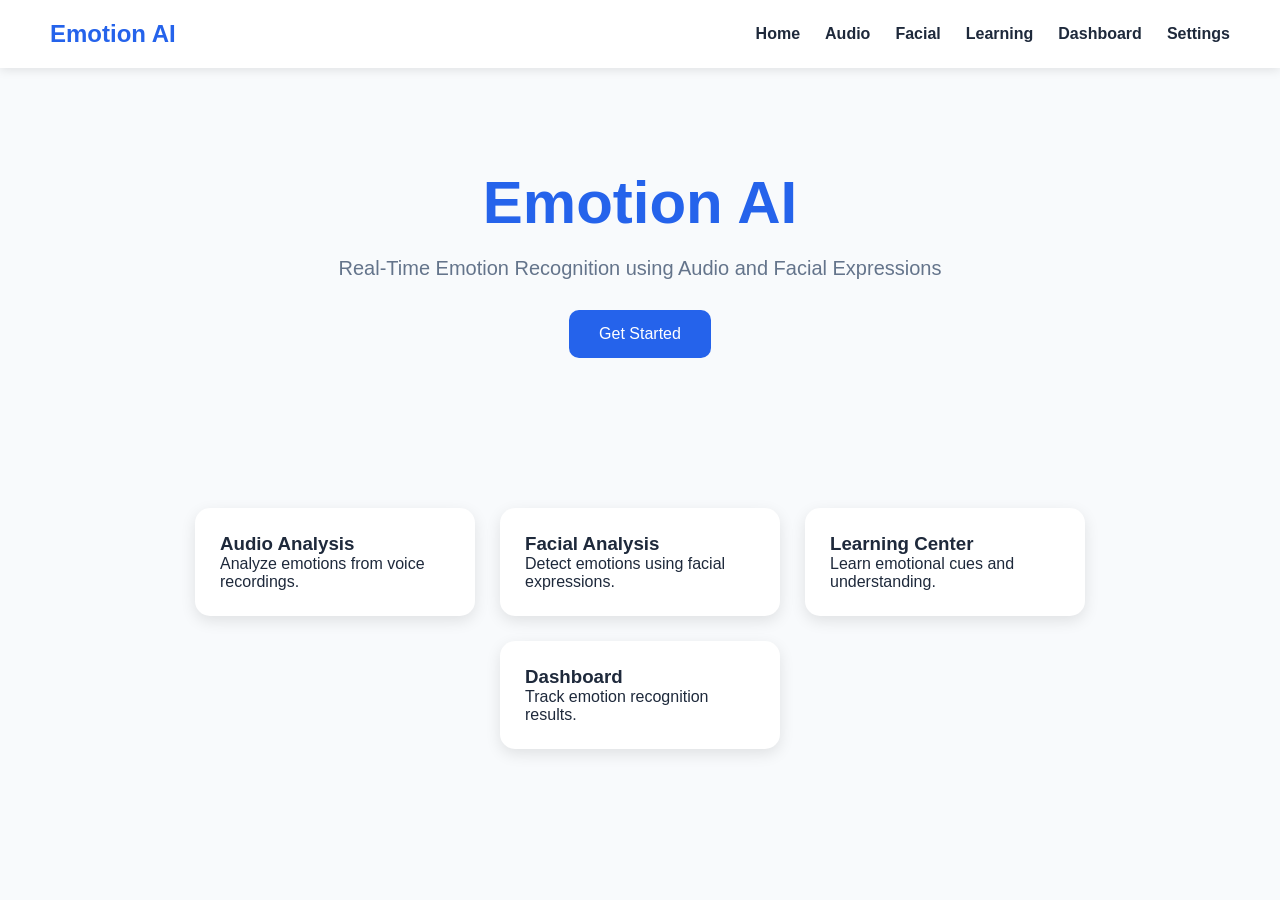
==== frontend/index.html @ 8dfae1de "frontend done" ====
<!DOCTYPE html>
<html>

<head>
    <title>Emotion AI</title>
    <link rel="stylesheet" href="css/style.css">
</head>

<body>

<nav>

    <h2 class="logo">Emotion AI</h2>

    <ul>
        <li><a href="index.html">Home</a></li>
        <li><a href="pages/audio.html">Audio</a></li>
        <li><a href="pages/facial.html">Facial</a></li>
        <li><a href="pages/learning.html">Learning</a></li>
        <li><a href="pages/dashboard.html">Dashboard</a></li>
        <li><a href="pages/settings.html">Settings</a></li>
    </ul>

</nav>

<section class="hero">

    <h1>Emotion AI</h1>

    <p>
        Real-Time Emotion Recognition using Audio and Facial Expressions
    </p>

    <a href="pages/audio.html" class="btn">
        Get Started
    </a>

</section>

<section class="features">

    <div class="card">
        <h3>Audio Analysis</h3>
        <p>Analyze emotions from voice recordings.</p>
    </div>

    <div class="card">
        <h3>Facial Analysis</h3>
        <p>Detect emotions using facial expressions.</p>
    </div>

    <div class="card">
        <h3>Learning Center</h3>
        <p>Learn emotional cues and understanding.</p>
    </div>

    <div class="card">
        <h3>Dashboard</h3>
        <p>Track emotion recognition results.</p>
    </div>

</section>

</body>
</html>
---- frontend/css/style.css ----
*{
    margin:0;
    padding:0;
    box-sizing:border-box;
}

body{
    font-family:Segoe UI, sans-serif;
    background:#F8FAFC;
    color:#1E293B;
}

nav{
    background:white;
    display:flex;
    justify-content:space-between;
    align-items:center;
    padding:20px 50px;
    box-shadow:0 2px 10px rgba(0,0,0,0.1);
}

.logo{
    color:#2563EB;
}

nav ul{
    display:flex;
    list-style:none;
    gap:25px;
}

nav a{
    text-decoration:none;
    color:#1E293B;
    font-weight:600;
}

nav a:hover{
    color:#2563EB;
}

.hero{
    text-align:center;
    padding:100px 20px;
}

.hero h1{
    font-size:60px;
    color:#2563EB;
}

.hero p{
    margin-top:20px;
    font-size:20px;
    color:#64748B;
}

.btn{
    display:inline-block;
    margin-top:30px;
    padding:15px 30px;
    background:#2563EB;
    color:white;
    text-decoration:none;
    border-radius:10px;
}

.features{
    display:flex;
    justify-content:center;
    gap:25px;
    flex-wrap:wrap;
    padding:50px;
}

.card{
    width:280px;
    background:white;
    padding:25px;
    border-radius:15px;
    box-shadow:0 5px 15px rgba(0,0,0,0.1);
}

.card:hover{
    transform:translateY(-5px);
    transition:0.3s;
}

.page-title{
    text-align:center;
    margin-top:40px;
}

.center{
    text-align:center;
    margin-top:30px;
}

.result-card{
    width:400px;
    margin:30px auto;
    background:white;
    padding:20px;
    border-radius:15px;
    box-shadow:0 5px 15px rgba(0,0,0,0.1);
}

button{
    padding:12px 25px;
    background:#2563EB;
    color:white;
    border:none;
    border-radius:10px;
    cursor:pointer;
}

button:hover{
    opacity:0.9;
}

video{
    width:500px;
    border-radius:15px;
}
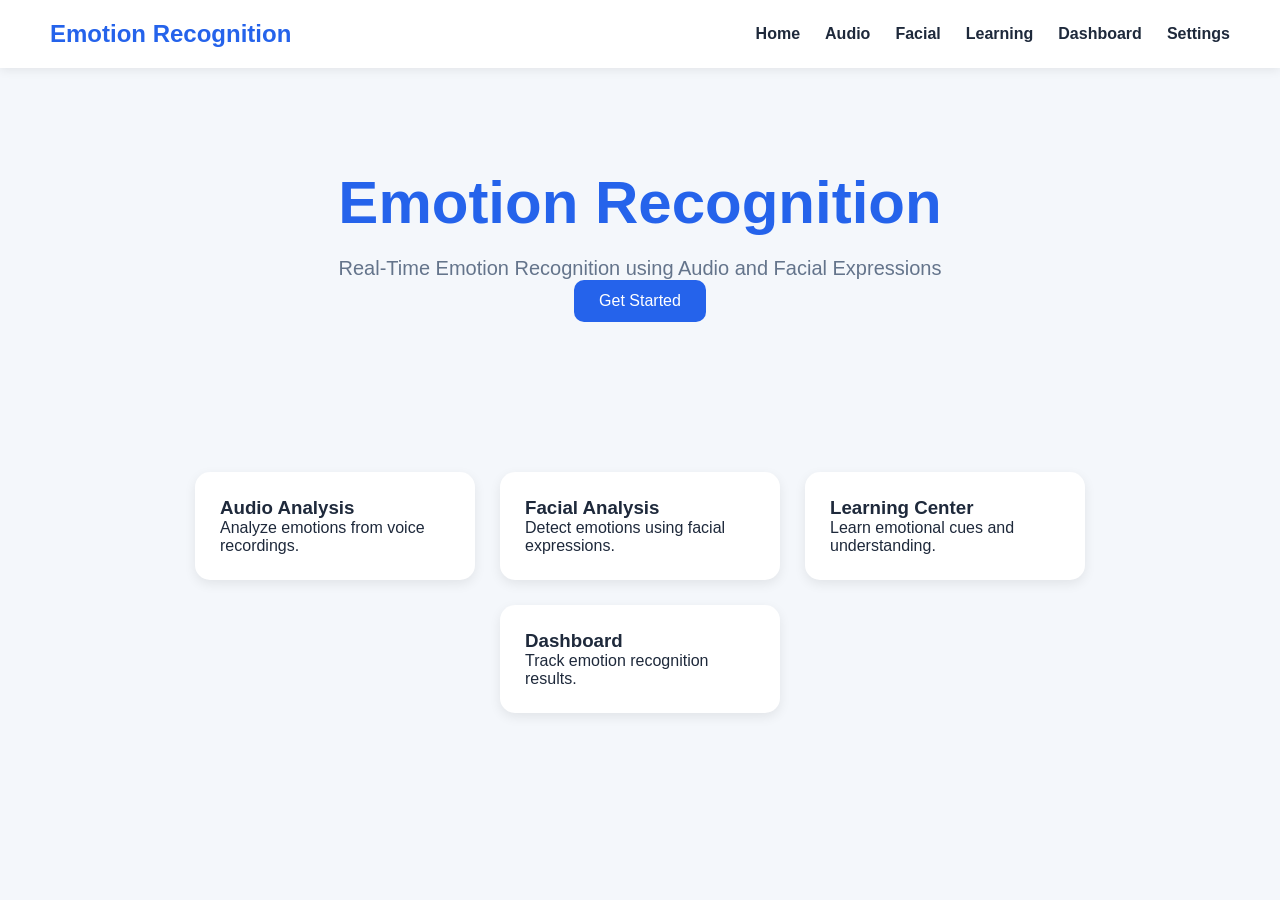
==== commit 909de515: "aws deployment" ====
--- a/frontend/index.html
+++ b/frontend/index.html
@@ -10,7 +10,7 @@
 
 <nav>
 
-    <h2 class="logo">Emotion AI</h2>
+    <h2 class="logo">Emotion Recognition</h2>
 
     <ul>
         <li><a href="index.html">Home</a></li>
@@ -25,7 +25,7 @@
 
 <section class="hero">
 
-    <h1>Emotion AI</h1>
+    <h1>Emotion Recognition</h1>
 
     <p>
         Real-Time Emotion Recognition using Audio and Facial Expressions
--- a/frontend/css/style.css
+++ b/frontend/css/style.css
@@ -5,18 +5,19 @@
 }
 
 body{
-    font-family:Segoe UI, sans-serif;
-    background:#F8FAFC;
+    font-family:"Segoe UI",sans-serif;
+    background:#F4F7FB;
     color:#1E293B;
+    overflow-x:hidden;
 }
 
 nav{
-    background:white;
+    background:#fff;
     display:flex;
     justify-content:space-between;
     align-items:center;
     padding:20px 50px;
-    box-shadow:0 2px 10px rgba(0,0,0,0.1);
+    box-shadow:0 2px 10px rgba(0,0,0,0.08);
 }
 
 .logo{
@@ -55,70 +56,201 @@
     color:#64748B;
 }
 
-.btn{
+.btn,
+button{
     display:inline-block;
-    margin-top:30px;
-    padding:15px 30px;
-    background:#2563EB;
-    color:white;
-    text-decoration:none;
-    border-radius:10px;
-}
-
-.features{
-    display:flex;
-    justify-content:center;
-    gap:25px;
-    flex-wrap:wrap;
-    padding:50px;
-}
-
-.card{
-    width:280px;
-    background:white;
-    padding:25px;
-    border-radius:15px;
-    box-shadow:0 5px 15px rgba(0,0,0,0.1);
-}
-
-.card:hover{
-    transform:translateY(-5px);
-    transition:0.3s;
-}
-
-.page-title{
-    text-align:center;
-    margin-top:40px;
-}
-
-.center{
-    text-align:center;
-    margin-top:30px;
-}
-
-.result-card{
-    width:400px;
-    margin:30px auto;
-    background:white;
-    padding:20px;
-    border-radius:15px;
-    box-shadow:0 5px 15px rgba(0,0,0,0.1);
-}
-
-button{
     padding:12px 25px;
     background:#2563EB;
-    color:white;
+    color:#fff;
     border:none;
     border-radius:10px;
     cursor:pointer;
-}
-
-button:hover{
+    text-decoration:none;
+}
+
+button:hover,
+.btn:hover{
     opacity:0.9;
 }
 
+.page-title{
+    text-align:center;
+    margin:25px 0;
+    color:#1F2937;
+}
+
+.center{
+    display:flex;
+    justify-content:center;
+    gap:15px;
+    margin:20px 0;
+}
+
+.card,
+.stat-card,
+.chart-card,
+.table-card,
+.result-card{
+    background:#fff;
+    border-radius:15px;
+    box-shadow:0 4px 12px rgba(0,0,0,0.08);
+}
+
+.features{
+    display:flex;
+    justify-content:center;
+    flex-wrap:wrap;
+    gap:25px;
+    padding:50px;
+}
+
+.card{
+    width:280px;
+    padding:25px;
+    transition:0.3s;
+}
+
+.card:hover{
+    transform:translateY(-5px);
+}
+
+.result-card{
+    width:850px;
+    max-width:90%;
+    margin:20px auto;
+    padding:25px;
+    background:white;
+    border-radius:15px;
+    box-shadow:0 4px 12px rgba(0,0,0,0.08);
+}
+
+
+
+.camera-controls{
+    display:flex;
+    justify-content:center;
+    align-items:center;
+    gap:20px;
+    margin:20px 0;
+}
+
+
+
+#video{
+    display:none;
+    margin:15px auto;
+    width:400px;
+    max-width:100%;
+    height:auto;
+    border-radius:12px;
+}
+
+#capturedImage{
+    display:block;
+    margin:15px auto;
+    width:300px;
+    max-width:100%;
+    height:auto;
+    border-radius:12px;
+}
+
+#uploadedPreview{
+    display:block;
+    margin:15px auto;
+    width:300px;
+    max-width:100%;
+    height:auto;
+    border-radius:12px;
+}
+
 video{
-    width:500px;
+    max-width:100%;
     border-radius:15px;
+}
+
+.dashboard-container{
+    max-width:1400px;
+    margin:auto;
+}
+
+.stats-container{
+    display:grid;
+    grid-template-columns:repeat(auto-fit,minmax(250px,1fr));
+    gap:20px;
+    margin-bottom:30px;
+}
+
+.stat-card{
+    padding:25px;
+}
+
+.stat-card h3{
+    color:#6B7280;
+}
+
+.stat-card h2{
+    margin-top:15px;
+    color:#1E3A8A;
+}
+
+.charts-row{
+    display:flex;
+    justify-content:center;
+    margin-bottom:30px;
+}
+
+.chart-card{
+    width:700px;
+    max-width:100%;
+    padding:25px;
+}
+
+.chart-card canvas{
+    height:350px !important;
+}
+
+.table-card{
+    padding:25px;
+}
+
+.table-container{
+    overflow-x:auto;
+}
+
+table{
+    width:100%;
+    border-collapse:collapse;
+    background:white;
+}
+
+th{
+    background:#1E3A8A;
+    color:white;
+    padding:15px;
+}
+
+td{
+    padding:12px;
+    text-align:center;
+    border-bottom:1px solid #E5E7EB;
+    max-width:220px;
+    overflow:hidden;
+    text-overflow:ellipsis;
+    white-space:nowrap;
+}
+
+tr:nth-child(even){
+    background:#F9FAFB;
+}
+
+tr:hover{
+    background:#F3F4F6;
+}
+
+.emotion-badge{
+    background:#DBEAFE;
+    color:#1E40AF;
+    padding:6px 12px;
+    border-radius:20px;
+    font-weight:bold;
 }
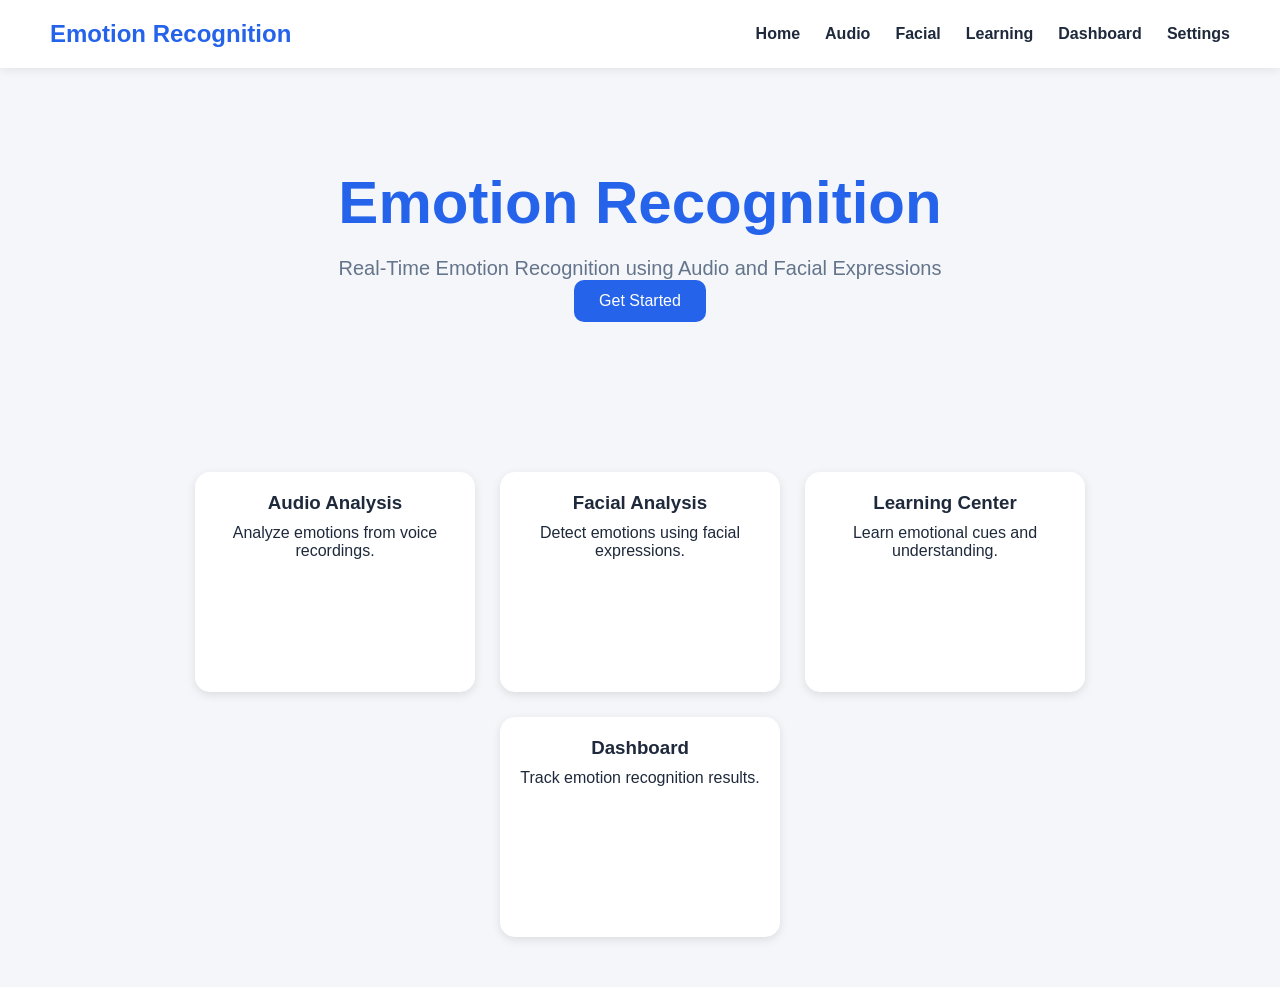
==== commit 910929a3: "updated html file" ====
--- a/frontend/index.html
+++ b/frontend/index.html
@@ -2,7 +2,7 @@
 <html>
 
 <head>
-    <title>Emotion AI</title>
+    <title>Emotion Recognition</title>
     <link rel="stylesheet" href="css/style.css">
 </head>
 
--- a/frontend/css/style.css
+++ b/frontend/css/style.css
@@ -253,4 +253,106 @@
     padding:6px 12px;
     border-radius:20px;
     font-weight:bold;
+}
+*{
+    margin:0;
+    padding:0;
+    box-sizing:border-box;
+}
+
+body{
+    font-family:Arial,sans-serif;
+    background:#f4f6f9;
+}
+
+.container{
+    max-width:1200px;
+    margin:auto;
+    padding:40px;
+}
+
+h1{
+    text-align:center;
+}
+
+.subtitle{
+    text-align:center;
+    margin-top:10px;
+    color:#666;
+}
+
+.menu{
+    display:flex;
+    justify-content:center;
+    gap:20px;
+    margin-top:30px;
+}
+
+.menu button{
+    padding:12px 25px;
+    border:none;
+    border-radius:8px;
+    cursor:pointer;
+    font-size:16px;
+}
+
+#flashcardsBtn{
+    background:#4CAF50;
+    color:white;
+}
+
+#quizBtn{
+    background:#2196F3;
+    color:white;
+}
+
+#content{
+    margin-top:40px;
+}
+
+.flashcard-grid{
+    display:grid;
+    grid-template-columns:repeat(3,1fr);
+    gap:25px;
+}
+
+.card{
+    min-height:220px;
+    border-radius:15px;
+    padding:20px;
+    text-align:center;
+    box-shadow:0 3px 10px rgba(0,0,0,0.1);
+}
+
+.card h2{
+    margin-bottom:15px;
+}
+
+.card p{
+    margin-top:10px;
+}
+
+.neutral-card{
+    grid-column:2;
+}
+
+.quiz-container{
+    max-width:800px;
+    margin:auto;
+}
+
+.question{
+    margin-bottom:25px;
+}
+
+.question h3{
+    margin-bottom:10px;
+}
+
+.result{
+    margin-top:30px;
+    text-align:center;
+    padding:20px;
+    background:white;
+    border-radius:12px;
 }
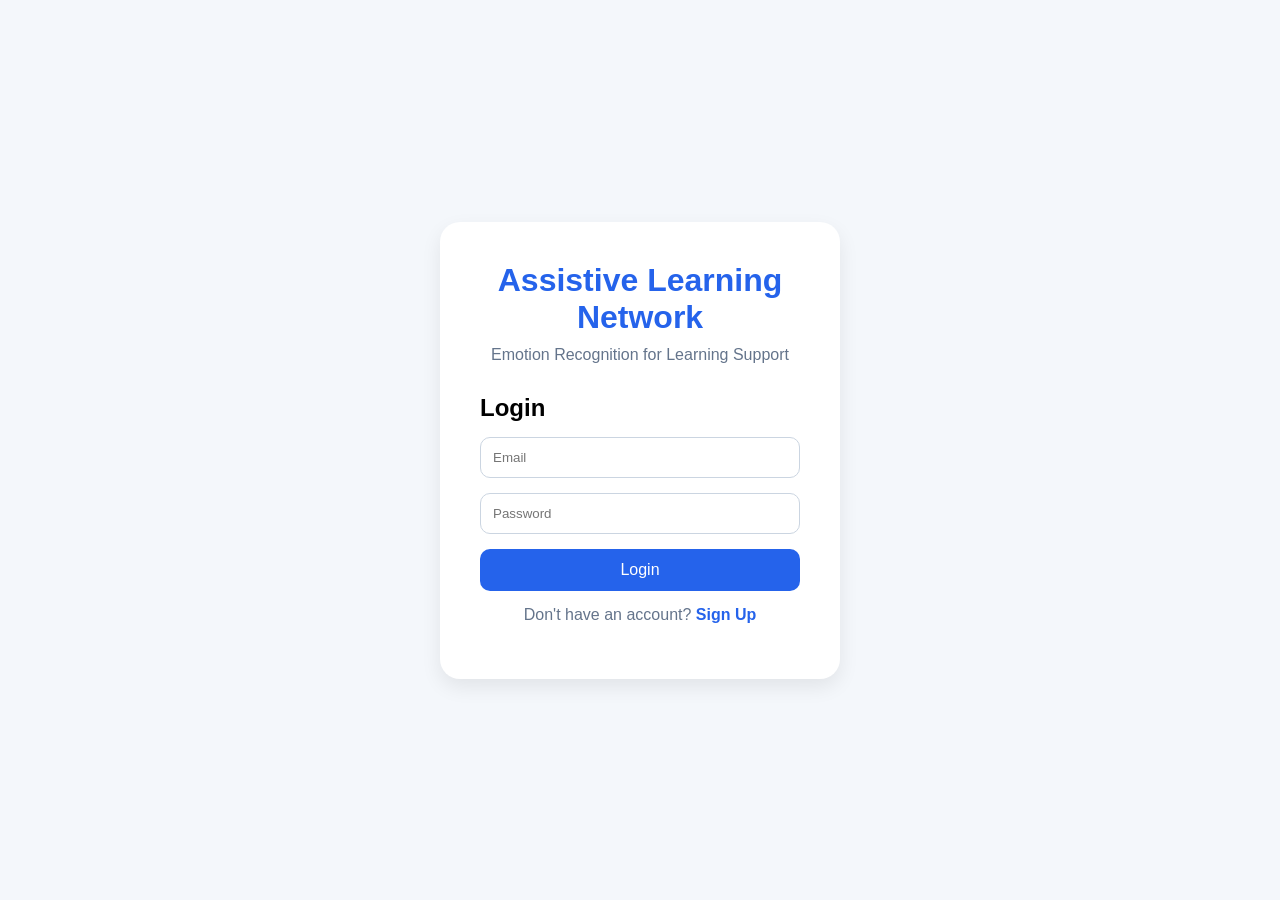
==== commit 6bf391d8: "added authentication and modified databse structure and updated learning.js" ====
--- a/frontend/index.html
+++ b/frontend/index.html
@@ -4,6 +4,7 @@
 <head>
     <title>Emotion Recognition</title>
     <link rel="stylesheet" href="css/style.css">
+    <link rel="stylesheet" href="css/index.css">
 </head>
 
 <body>
@@ -18,8 +19,27 @@
         <li><a href="pages/facial.html">Facial</a></li>
         <li><a href="pages/learning.html">Learning</a></li>
         <li><a href="pages/dashboard.html">Dashboard</a></li>
-        <li><a href="pages/settings.html">Settings</a></li>
     </ul>
+
+    <div class="profile-container">
+
+        <button id="profileBtn">
+            <span id="username">User</span> &#9662;
+        </button>
+
+        <div id="profileMenu" class="profile-menu">
+
+            <a href="pages/settings.html">
+                Profile
+            </a>
+
+            <a href="#" id="logoutBtn">
+                Logout
+            </a>
+
+        </div>
+
+    </div>
 
 </nav>
 
@@ -31,7 +51,7 @@
         Real-Time Emotion Recognition using Audio and Facial Expressions
     </p>
 
-    <a href="pages/audio.html" class="btn">
+    <a href="pages/learning.html" class="btn">
         Get Started
     </a>
 
@@ -60,6 +80,6 @@
     </div>
 
 </section>
-
+<script src="js/index.js"></script>
 </body>
 </html>
--- a/frontend/css/style.css
+++ b/frontend/css/style.css
@@ -312,7 +312,8 @@
 
 .flashcard-grid{
     display:grid;
-    grid-template-columns:repeat(3,1fr);
+    grid-template-columns:repeat(3,300px);
+    justify-content:center;
     gap:25px;
 }
 
--- a/frontend/css/index.css
+++ b/frontend/css/index.css
@@ -0,0 +1,43 @@
+.profile-container{
+    position:relative;
+    display:flex;
+    align-items:center;
+}
+
+#profileBtn{
+    background:none;
+    border:none;
+    color:#1E293B;
+    font-size:16px;
+    font-weight:600;
+    cursor:pointer;
+    padding:0;
+}
+
+.profile-menu{
+    display:none;
+    position:absolute;
+    top:40px;
+    right:0;
+    background:white;
+    min-width:180px;
+    border-radius:10px;
+    overflow:hidden;
+    box-shadow:0 8px 20px rgba(0,0,0,0.15);
+    z-index:1000;
+}
+
+.profile-menu a{
+    display:block;
+    padding:12px 16px;
+    text-decoration:none;
+    color:#1E293B;
+}
+
+.profile-menu a:hover{
+    background:#F1F5F9;
+}
+
+.show{
+    display:block;
+}
